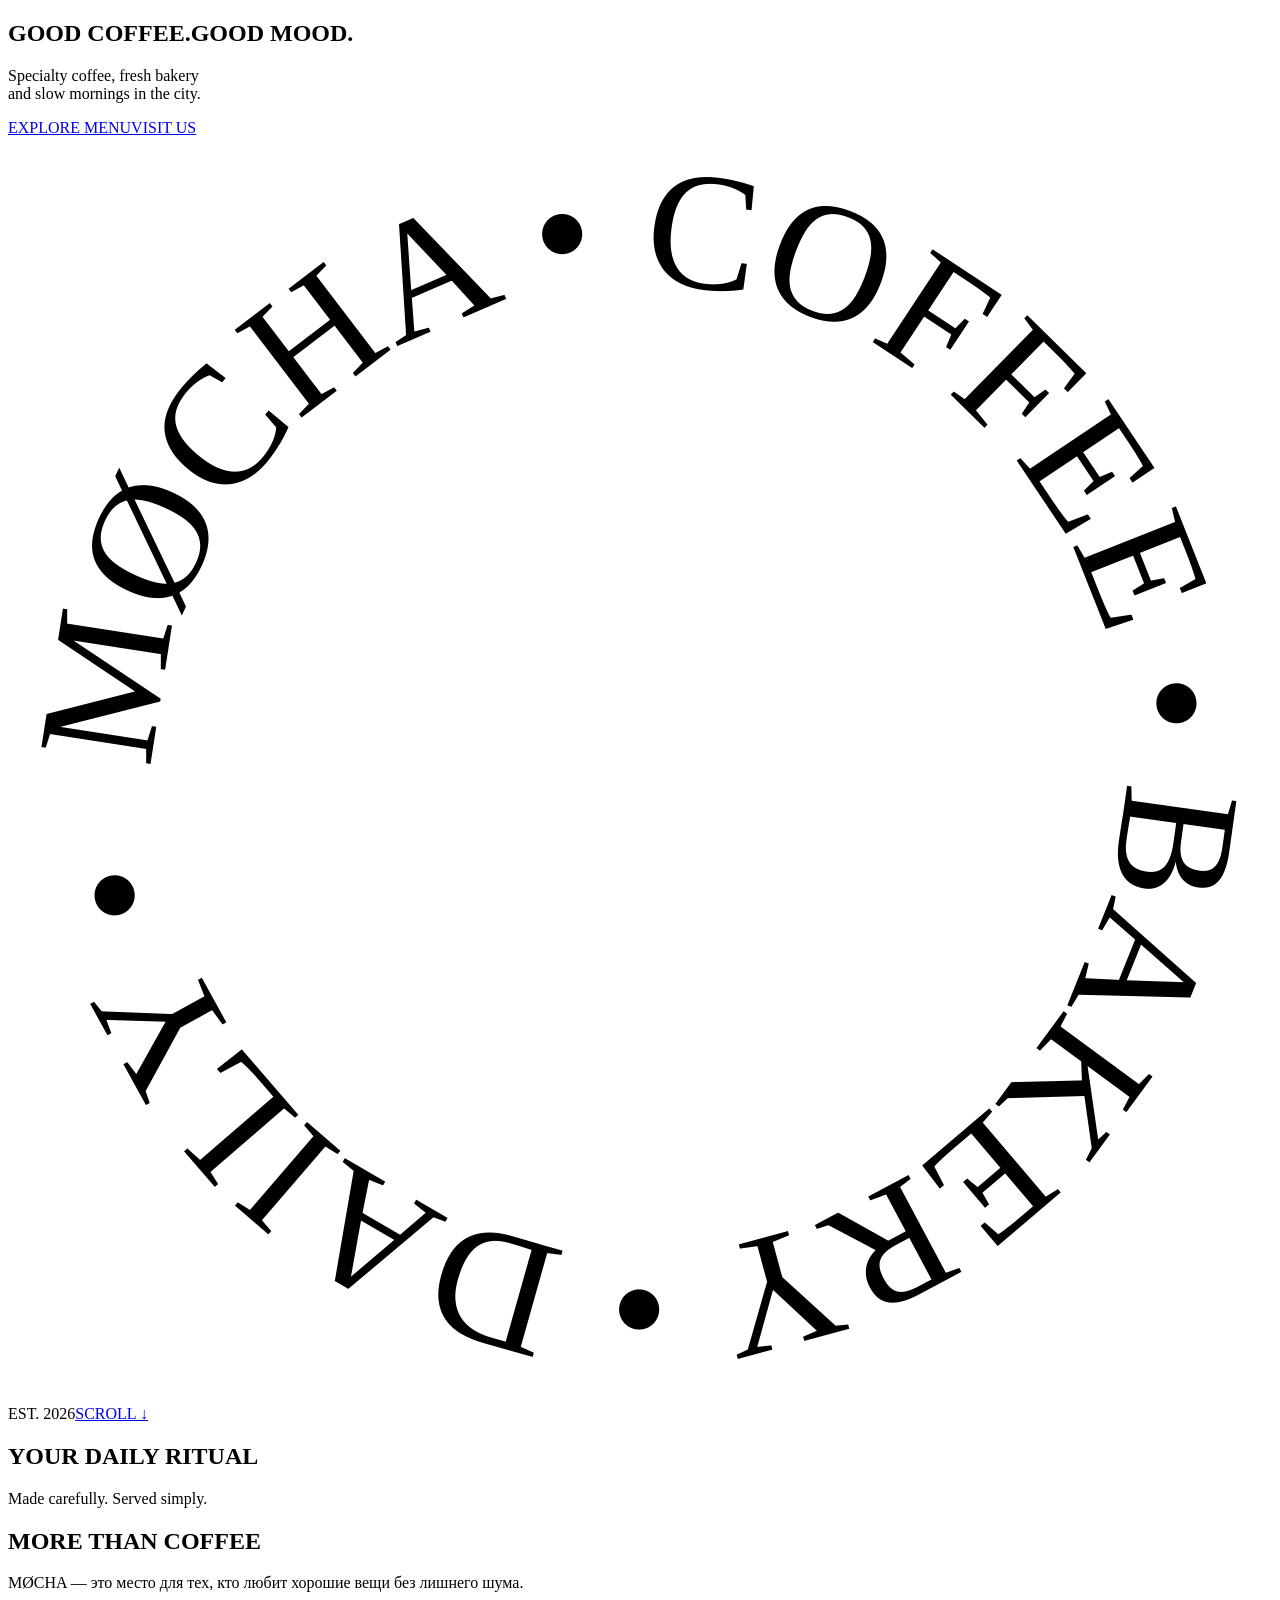
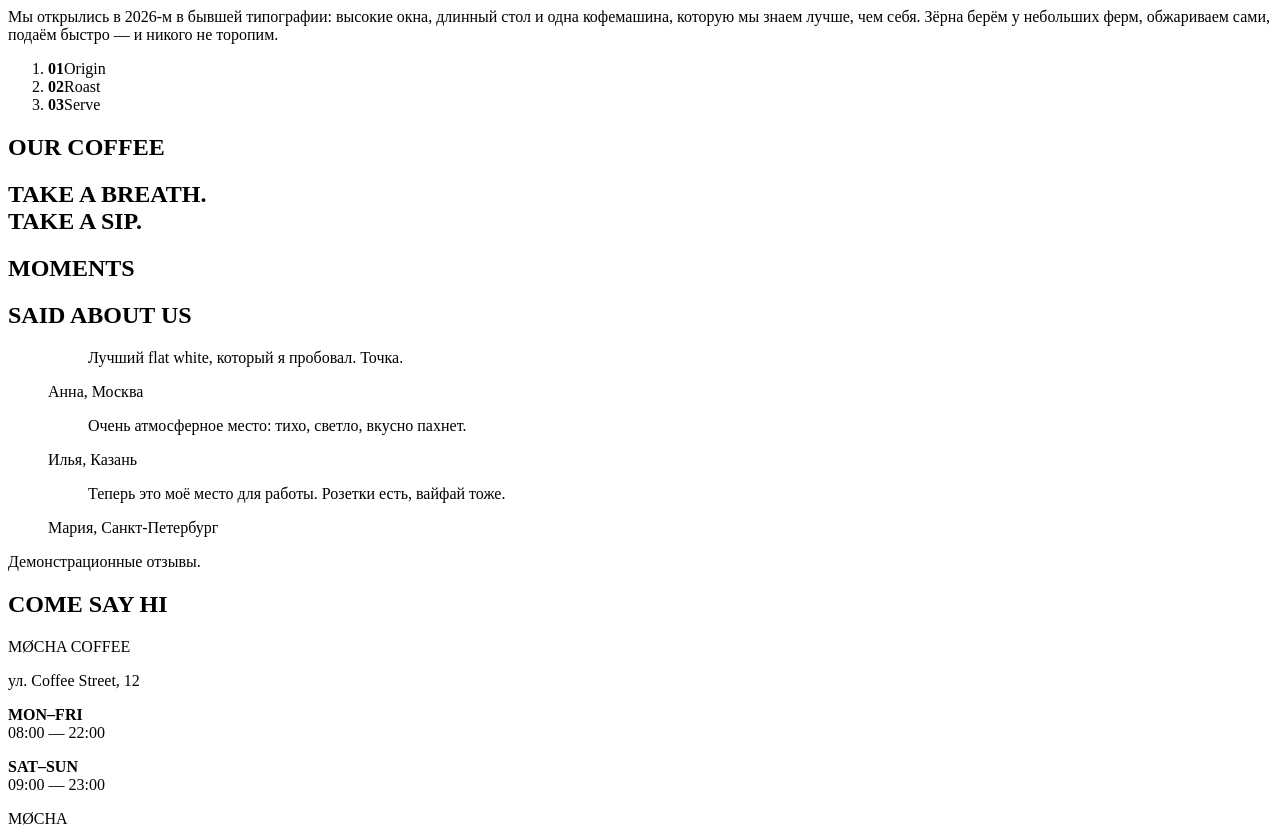
==== index.html @ daeaae09 "Add files via upload" ====
<!doctype html><html lang="ru"><head><title>MØCHA — Coffee &amp; Bakery</title><meta charset="utf-8"><meta name="viewport" content="width=device-width,initial-scale=1"><meta name="description" content="MØCHA — современная specialty-кофейня, свежая выпечка и хороший кофе каждый день."><meta property="og:title" content="MØCHA — Coffee &amp; Bakery"><meta property="og:description" content="Specialty-кофе, свежая выпечка и медленные утра в городе."><meta property="og:type" content="website"><link rel="icon" href="assets/icons/favicon.svg" type="image/svg+xml"><link rel="preconnect" href="https://fonts.googleapis.com"><link rel="preconnect" href="https://fonts.gstatic.com" crossorigin><link href="https://fonts.googleapis.com/css2?family=Bricolage+Grotesque:wght@400;600;800&family=Fraunces:ital,wght@0,400;1,400&display=swap" rel="stylesheet"><link rel="stylesheet" href="css/style.css"><script>document.documentElement.dataset.theme=localStorage.getItem("mocha-theme")||"light"</script></head><body>
<div id="hdr"></div>
<main>
<section class="hero"><div class="hero-t">
<h1><span>GOOD COFFEE.</span><span>GOOD MOOD.</span></h1>
<p class="lead">Specialty coffee, fresh bakery<br>and slow mornings in the city.</p>
<div class="btns"><a class="btn" href="menu.html">EXPLORE MENU</a><a class="btn ghost" href="#contact">VISIT US</a></div></div>
<div class="cup" role="img" aria-label="Чашка specialty-кофе с латте-артом"><i class="saucer"></i><i class="mug"></i><i class="art"></i></div>
<svg class="badge" viewBox="0 0 120 120" aria-hidden="true"><defs><path id="c" d="M60 60m-46 0a46 46 0 1 1 92 0a46 46 0 1 1-92 0"/></defs><text><textPath href="#c">MØCHA • COFFEE • BAKERY • DAILY •</textPath></text></svg>
<span class="est">EST. 2026</span><a class="scroll" href="#ritual">SCROLL ↓</a></section>

<section id="ritual" class="sec"><h2 class="big">YOUR DAILY RITUAL</h2><p class="sub">Made carefully. Served simply.</p><div class="grid4" id="featured"></div></section>

<section id="story" class="sec story"><div><h2 class="big">MORE THAN COFFEE</h2>
<p class="serif">MØCHA — это место для тех, кто любит хорошие вещи без лишнего шума.</p>
<p>Мы открылись в 2026-м в бывшей типографии: высокие окна, длинный стол и одна кофемашина, которую мы знаем лучше, чем себя. Зёрна берём у небольших ферм, обжариваем сами, подаём быстро — и никого не торопим.</p></div>
<div class="ph t1 wide" role="img" aria-label="Интерьер кофейни"></div>
<ol class="steps"><li class="rv"><b>01</b>Origin</li><li class="rv"><b>02</b>Roast</li><li class="rv"><b>03</b>Serve</li></ol></section>

<section class="sec"><h2 class="big">OUR COFFEE</h2><div class="grid3" id="beans"></div></section>

<section class="slow"><div class="slow-bg" data-par></div><h2>TAKE A BREATH.<br>TAKE A SIP.</h2></section>

<section class="sec"><h2 class="big">MOMENTS</h2><div class="gal" id="gal"></div></section>

<section class="sec"><h2 class="big">SAID ABOUT US</h2><div class="grid3">
<figure class="rev"><blockquote>Лучший flat white, который я пробовал. Точка.</blockquote><figcaption>Анна, Москва</figcaption></figure>
<figure class="rev"><blockquote>Очень атмосферное место: тихо, светло, вкусно пахнет.</blockquote><figcaption>Илья, Казань</figcaption></figure>
<figure class="rev"><blockquote>Теперь это моё место для работы. Розетки есть, вайфай тоже.</blockquote><figcaption>Мария, Санкт-Петербург</figcaption></figure></div>
<p class="note">Демонстрационные отзывы.</p></section>

<section id="contact" class="sec find"><div><h2 class="big">COME SAY HI</h2><p class="serif">MØCHA COFFEE</p><p>ул. Coffee Street, 12</p>
<p><b>MON–FRI</b><br>08:00 — 22:00</p><p><b>SAT–SUN</b><br>09:00 — 23:00</p></div>
<div class="map" role="img" aria-label="Схема: MØCHA на пересечении улиц"><i class="r r1"></i><i class="r r2"></i><i class="r r3"></i><i class="blk b1"></i><i class="blk b2"></i><span class="pin">MØCHA</span></div></section>
</main>
<div id="ftr"></div>
<script src="js/cart.js"></script><script src="js/menu.js"></script><script src="js/main.js"></script></body></html>
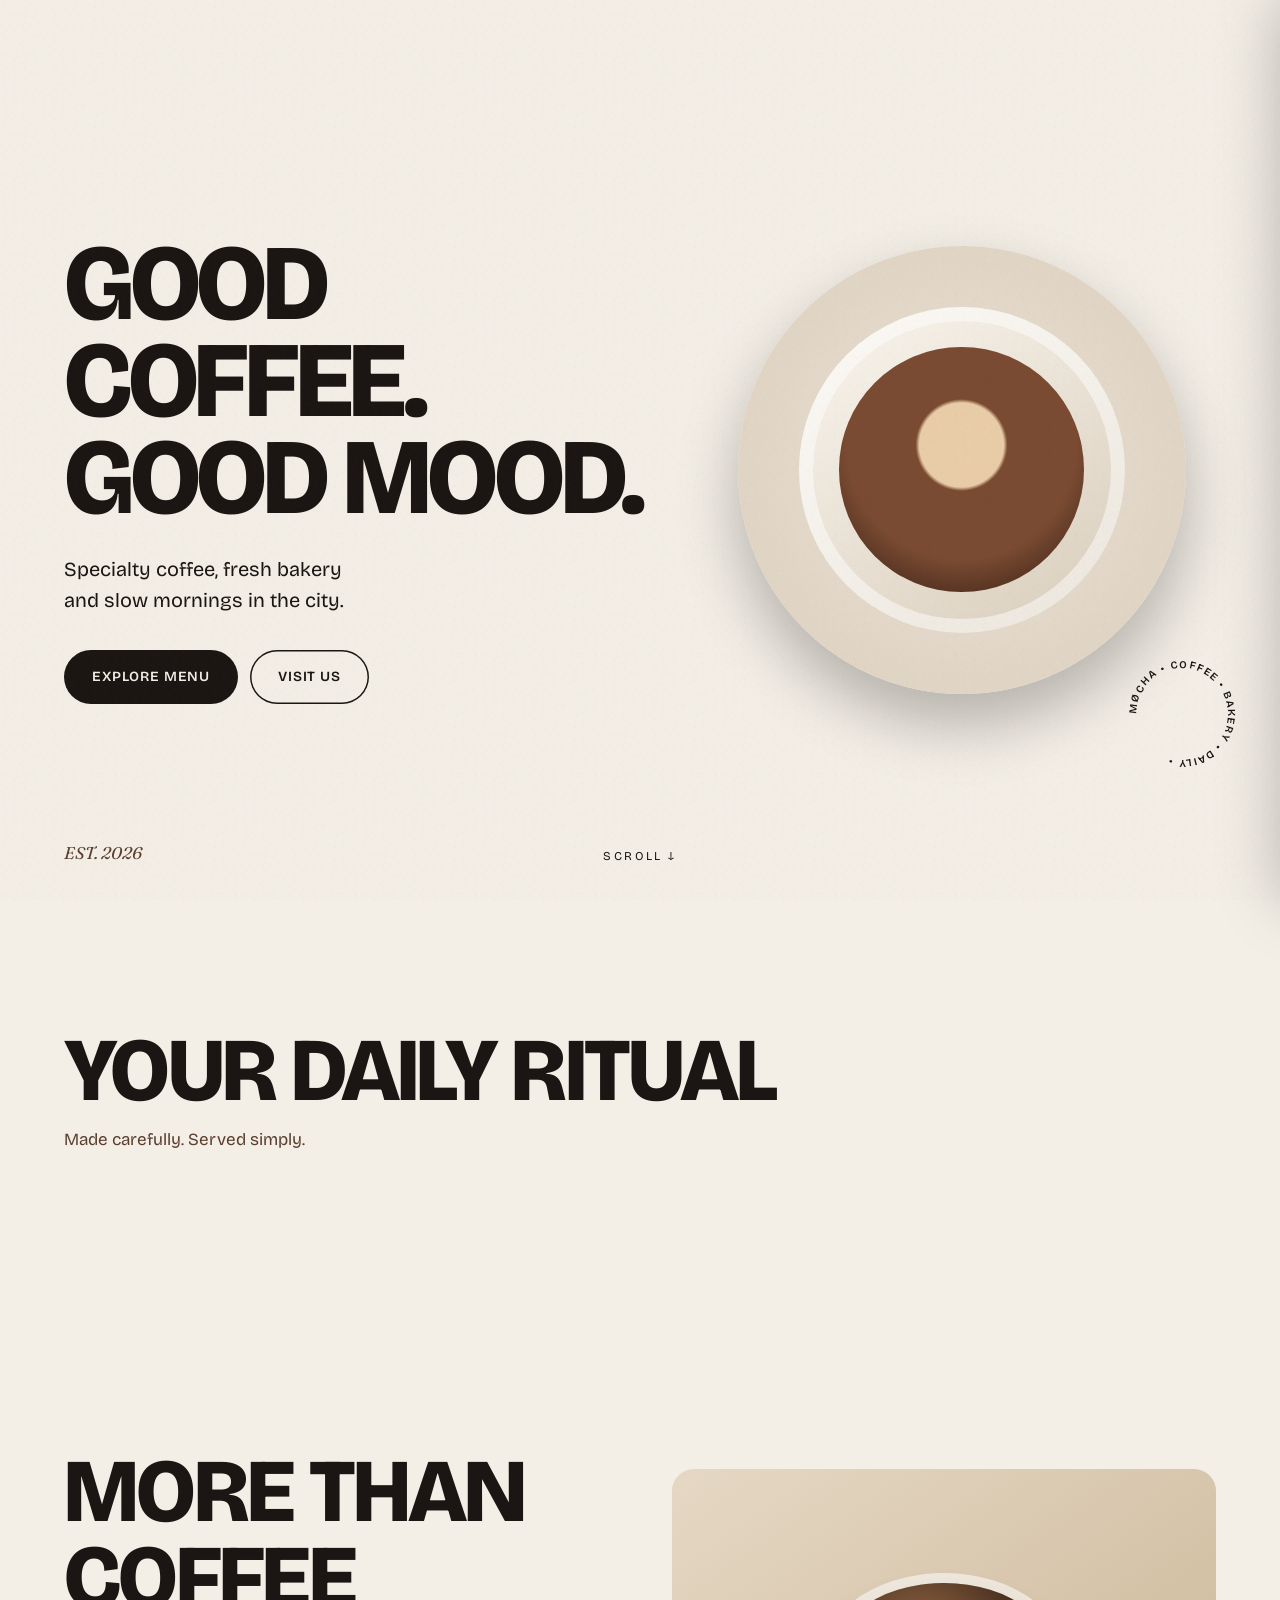
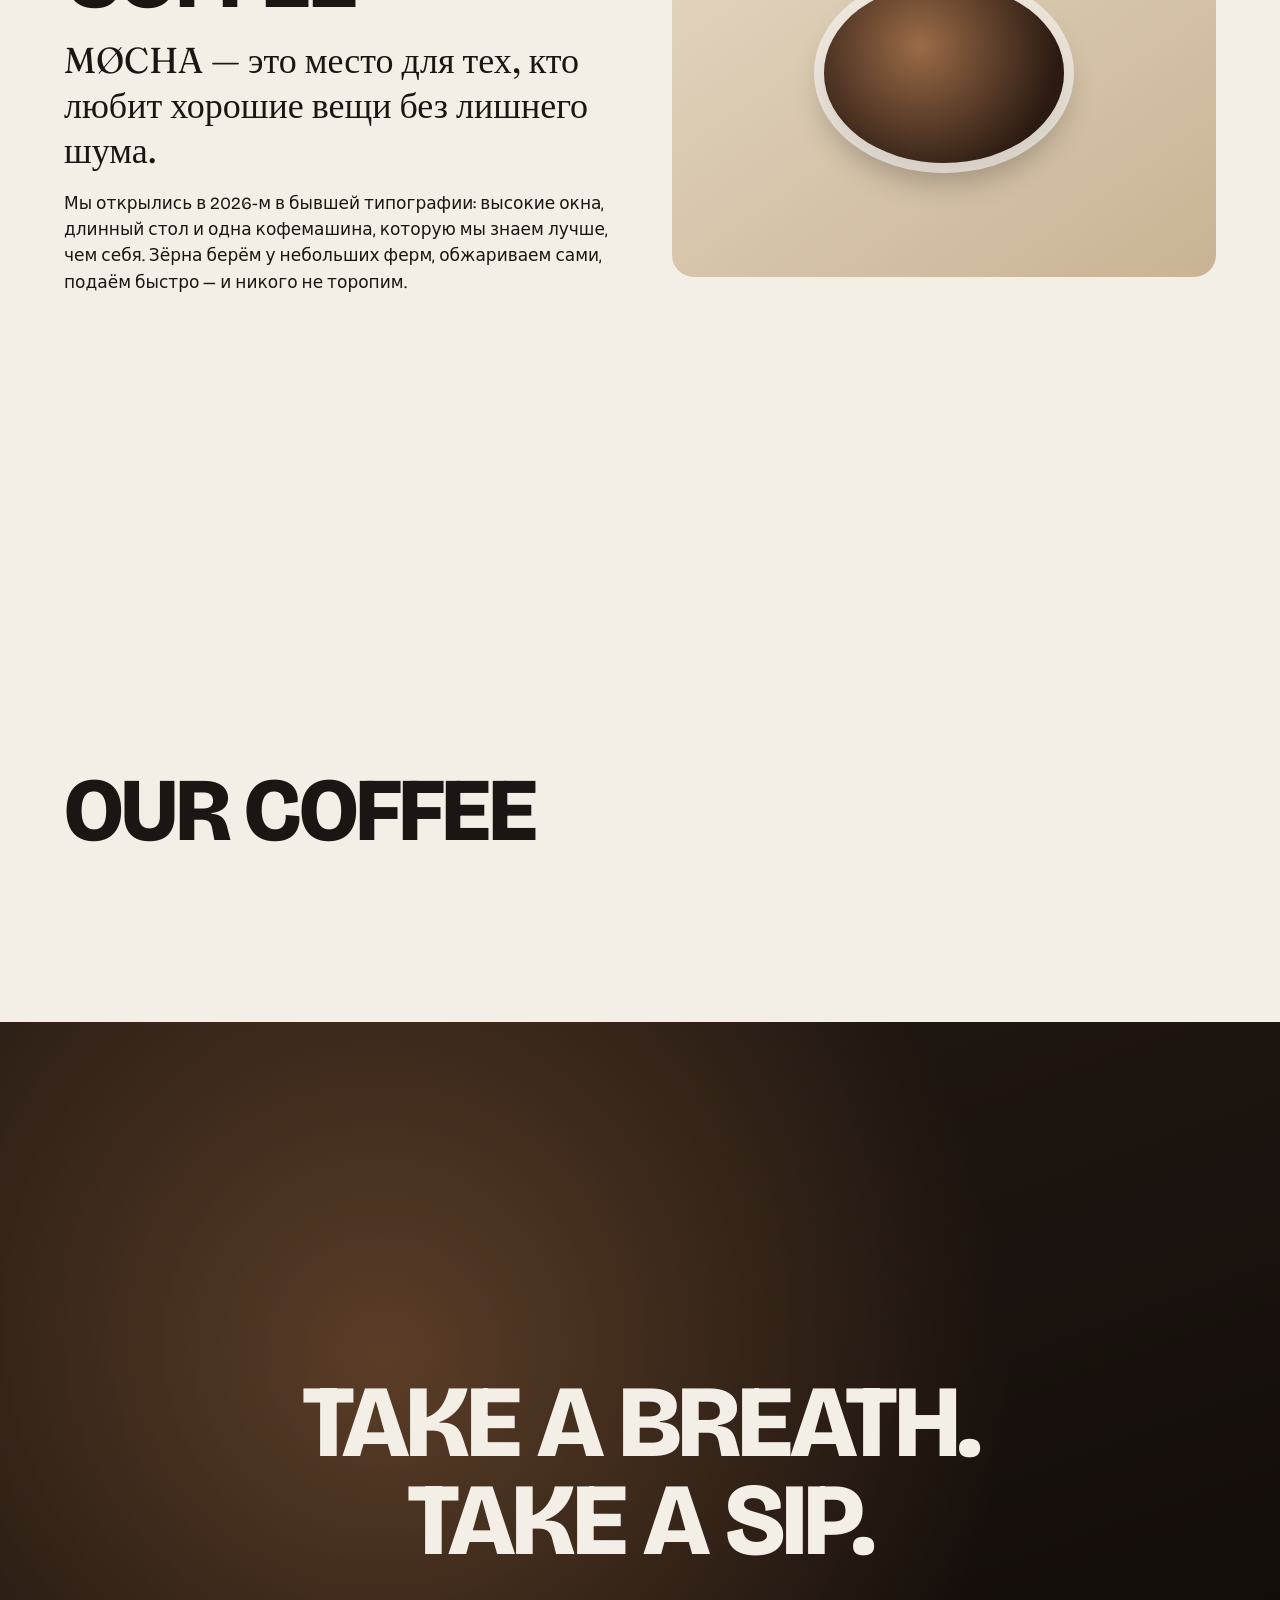
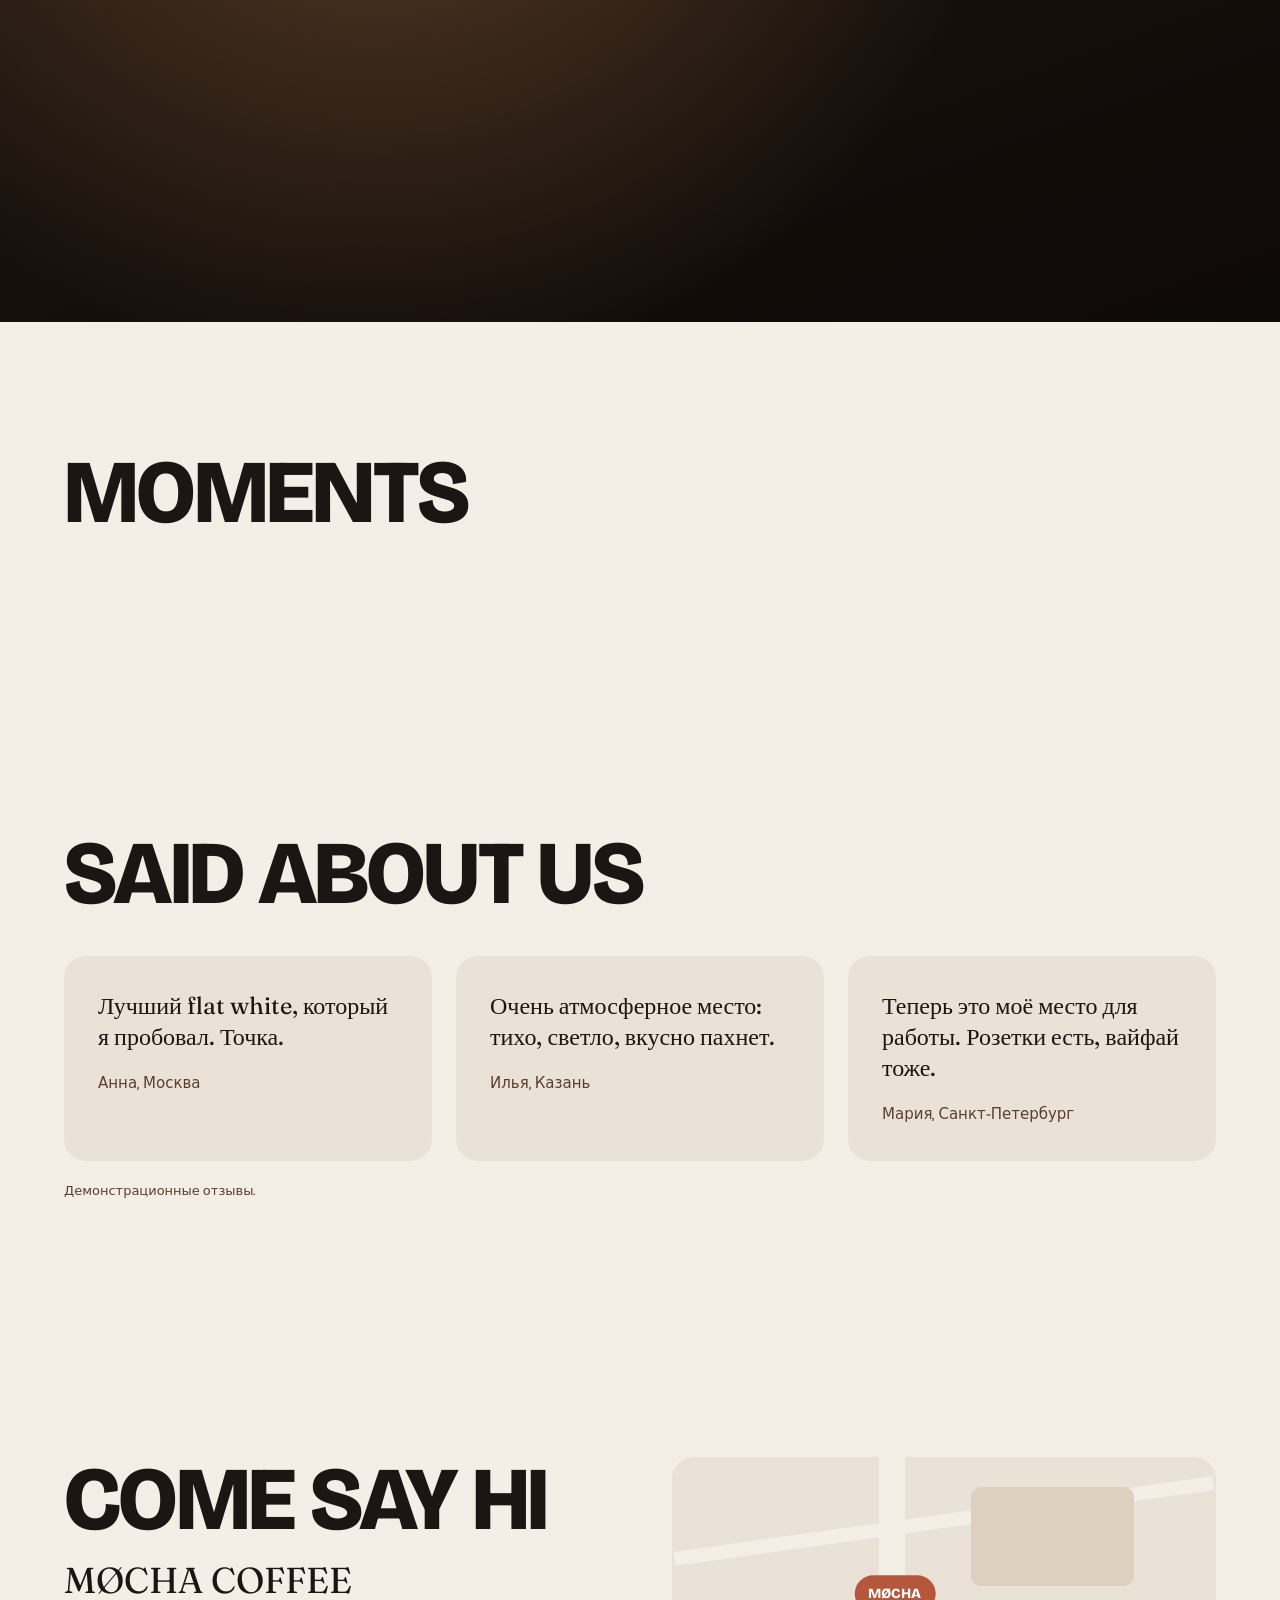
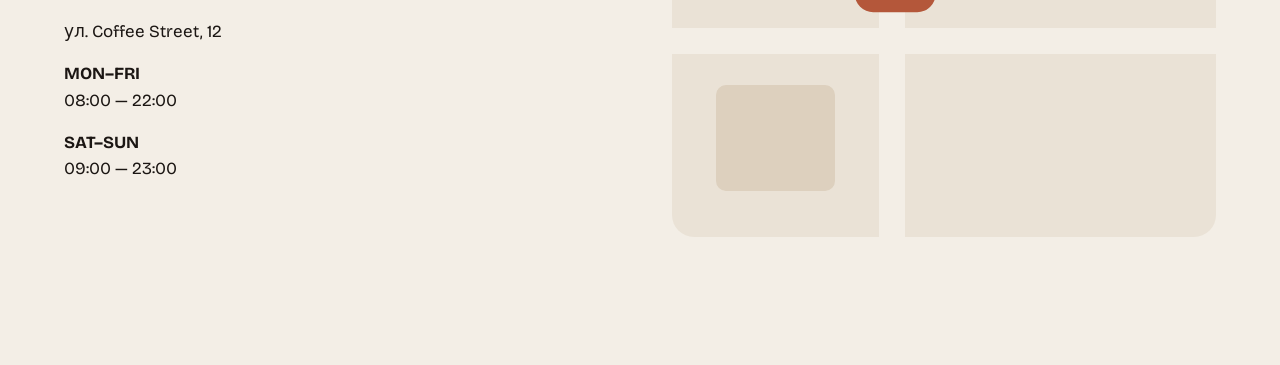
==== commit 0eb872e9: "Add files via upload" ====
--- a/index.html
+++ b/index.html
@@ -1,10 +1,99 @@
-<!doctype html><html lang="ru"><head><title>MØCHA — Coffee &amp; Bakery</title><meta charset="utf-8"><meta name="viewport" content="width=device-width,initial-scale=1"><meta name="description" content="MØCHA — современная specialty-кофейня, свежая выпечка и хороший кофе каждый день."><meta property="og:title" content="MØCHA — Coffee &amp; Bakery"><meta property="og:description" content="Specialty-кофе, свежая выпечка и медленные утра в городе."><meta property="og:type" content="website"><link rel="icon" href="assets/icons/favicon.svg" type="image/svg+xml"><link rel="preconnect" href="https://fonts.googleapis.com"><link rel="preconnect" href="https://fonts.gstatic.com" crossorigin><link href="https://fonts.googleapis.com/css2?family=Bricolage+Grotesque:wght@400;600;800&family=Fraunces:ital,wght@0,400;1,400&display=swap" rel="stylesheet"><link rel="stylesheet" href="css/style.css"><script>document.documentElement.dataset.theme=localStorage.getItem("mocha-theme")||"light"</script></head><body>
+<!doctype html><html lang="ru"><head><meta charset="utf-8"><meta name="viewport" content="width=device-width,initial-scale=1"><title>MØCHA — Coffee &amp; Bakery</title><meta name="description" content="MØCHA — современная specialty-кофейня, свежая выпечка и хороший кофе каждый день."><meta property="og:title" content="MØCHA — Coffee &amp; Bakery"><meta property="og:description" content="Specialty-кофе, свежая выпечка и медленные утра в городе."><meta property="og:type" content="website"><link rel="icon" href="[data-uri]"><link rel="preconnect" href="https://fonts.googleapis.com"><link rel="preconnect" href="https://fonts.gstatic.com" crossorigin><link href="https://fonts.googleapis.com/css2?family=Bricolage+Grotesque:wght@400;600;800&family=Fraunces:ital,wght@0,400;1,400&display=swap" rel="stylesheet"><script>document.documentElement.dataset.theme=localStorage.getItem("mocha-theme")||"light"</script><style>
+:root{--bg:#F3EEE6;--ink:#1B1613;--cof:#5A3E2E;--bei:#DDD0BE;--acc:#B4573A;--card:#EAE2D6;--r:22px}
+[data-theme=dark]{--bg:#14100E;--ink:#F0E9DE;--cof:#C9A88E;--bei:#2A211C;--acc:#D07A5A;--card:#1D1714}
+*{box-sizing:border-box;margin:0}html{scroll-behavior:smooth}
+body{background:var(--bg);color:var(--ink);font:400 17px/1.55 "Bricolage Grotesque",system-ui,sans-serif;overflow-x:hidden;animation:fade .5s}
+body::before{content:"";position:fixed;inset:0;pointer-events:none;opacity:.05;z-index:99;background-image:url("data:image/svg+xml,%3Csvg xmlns='http://www.w3.org/2000/svg' width='120' height='120'%3E%3Cfilter id='n'%3E%3CfeTurbulence baseFrequency='.9'/%3E%3C/filter%3E%3Crect width='120' height='120' filter='url(%23n)'/%3E%3C/svg%3E")}
+@keyframes fade{from{opacity:0}}@keyframes up{from{opacity:0;transform:translateY(40px)}}@keyframes zoom{from{opacity:0;transform:scale(.9)}}
+a{color:inherit}:focus-visible{outline:3px solid var(--acc);outline-offset:3px}
+button{font:inherit;color:inherit;cursor:pointer;background:none;border:0}
+.serif{font-family:Fraunces,Georgia,serif;font-size:clamp(24px,3vw,36px);line-height:1.25}
+header{position:fixed;inset:0 0 auto;z-index:50;display:flex;align-items:center;justify-content:space-between;padding:22px 5vw;transition:.3s}
+header.s{padding:10px 5vw;background:color-mix(in srgb,var(--bg) 70%,transparent);backdrop-filter:blur(14px);-webkit-backdrop-filter:blur(14px)}
+.logo{font-weight:800;font-size:24px;letter-spacing:.06em;text-decoration:none}
+nav{display:flex;gap:34px}nav a{text-decoration:none;font-weight:600;font-size:14px;letter-spacing:.1em}nav a:hover{color:var(--acc)}
+.hr{display:flex;gap:6px;align-items:center}.hr a,.hr button{padding:10px 12px;min-height:44px;border-radius:99px;text-decoration:none;font-size:15px}
+.hr a:hover,.hr button:hover{background:var(--bei)}#cb{position:relative}#cn{position:absolute;top:2px;right:0;background:var(--acc);color:#fff;border-radius:99px;font-size:11px;min-width:18px;text-align:center}#cn:empty{display:none}
+#cb.bump{animation:pop .4s}@keyframes pop{50%{transform:scale(1.25)}}
+#bg{display:none}
+.big{font-weight:800;font-size:clamp(38px,7vw,96px);line-height:.95;letter-spacing:-.03em}
+.sec{padding:clamp(70px,10vw,140px) 5vw}.pt{padding-top:140px}.sub{margin:14px 0 40px;color:var(--cof)}
+.btns{display:flex;gap:12px;flex-wrap:wrap}.btn{display:inline-block;padding:16px 28px;border-radius:99px;background:var(--ink);color:var(--bg);font-weight:600;letter-spacing:.06em;font-size:14px;text-decoration:none;min-height:48px;transition:.25s}
+.btn:hover{background:var(--acc);color:#fff}.btn.ghost{background:none;color:var(--ink);box-shadow:inset 0 0 0 1.5px var(--ink)}.btn.ghost:hover{background:var(--ink);color:var(--bg)}
+.hero{min-height:100vh;display:grid;grid-template-columns:1.1fr .9fr;align-items:center;gap:20px;padding:120px 5vw 80px;position:relative}
+.hero h1{font-size:clamp(46px,8.4vw,132px);font-weight:800;line-height:.9;letter-spacing:-.04em;margin-bottom:28px}
+.hero h1 span{display:block;animation:up .9s .2s both}.lead{font-size:20px;margin-bottom:34px;animation:up .9s .45s both}.hero .btns{animation:up .9s .9s both}
+.cup{position:relative;aspect-ratio:1;max-width:520px;width:100%;justify-self:center;animation:zoom 1.2s .3s both}
+.cup i{position:absolute;border-radius:50%}.saucer{inset:6%;background:radial-gradient(circle,var(--card),var(--bei));box-shadow:0 30px 60px rgba(0,0,0,.25)}
+.mug{inset:18%;background:linear-gradient(145deg,#FBF7F0,#D9CDBB);box-shadow:inset 0 0 0 14px rgba(255,255,255,.5)}
+.art{inset:26%;background:radial-gradient(circle at 50% 40%,#E9CDA8 0 22%,#7A4B32 24% 60%,#2C1810 100%)}
+.badge{position:absolute;right:3vw;bottom:14%;width:120px;animation:spin 22s linear infinite}.badge text{font-size:10.5px;letter-spacing:.14em;fill:var(--ink);font-weight:600}
+@keyframes spin{to{transform:rotate(360deg)}}
+.est{position:absolute;left:5vw;bottom:34px;font-family:Fraunces,serif;font-style:italic;color:var(--cof)}.scroll{position:absolute;left:50%;bottom:34px;transform:translateX(-50%);font-size:12px;letter-spacing:.2em;text-decoration:none}
+.grid4{display:grid;grid-template-columns:repeat(4,1fr);gap:20px}.grid3{display:grid;grid-template-columns:repeat(3,1fr);gap:24px;margin-top:40px}
+.card{text-align:left;display:block;width:100%}.card .ph{border-radius:var(--r);overflow:hidden}.card .ph::after{transition:.5s}.card:hover .ph::after{transform:scale(1.12)}
+.card h3{margin-top:14px;font-size:22px}.card p{font-size:15px;color:var(--cof)}.row{display:flex;justify-content:space-between;align-items:center;margin-top:8px}
+.price{font-family:Fraunces,serif;font-size:24px}.plus{width:44px;height:44px;border-radius:50%;background:var(--ink);color:var(--bg);font-size:22px;transition:.25s}.plus:hover{background:var(--acc);transform:rotate(90deg)}
+.ph{position:relative;aspect-ratio:1;background:linear-gradient(145deg,var(--a),var(--b))}
+.ph::after{content:"";position:absolute;inset:28%;border-radius:50%;background:radial-gradient(circle at 40% 35%,var(--c),#2A1A12 75%);box-shadow:0 0 0 10px rgba(255,255,255,.55),0 18px 30px rgba(0,0,0,.25)}
+.t1{--a:#E5D8C4;--b:#C9B394;--c:#9B6B47}.t2{--a:#D9E0D0;--b:#B5C2A6;--c:#7C8F5C}.t3{--a:#D5E0E6;--b:#A9C0CC;--c:#5B4132}.t4{--a:#F0DDBF;--b:#DDB483;--c:#C98A4B}.t5{--a:#EBD3CF;--b:#D3A59D;--c:#8C3B2E}
+.wide{aspect-ratio:4/3;border-radius:var(--r);overflow:hidden}
+.story{display:grid;grid-template-columns:1fr 1fr;gap:5vw;align-items:center}.story p{margin-top:18px;max-width:52ch}.story .btn{margin-top:26px}
+.steps{grid-column:1/-1;display:flex;gap:6vw;list-style:none;padding:0}.steps li{font-size:24px}.steps b{display:block;font-family:Fraunces,serif;font-weight:400;font-size:clamp(60px,9vw,130px);line-height:1;color:var(--acc)}
+.rv{opacity:0;transform:translateY(30px);transition:.8s}.rv.in{opacity:1;transform:none}.steps li:nth-child(2){transition-delay:.2s}.steps li:nth-child(3){transition-delay:.4s}
+.pack{background:var(--ink);color:var(--bg);border-radius:14px;padding:26px;min-height:340px;display:flex;flex-direction:column;justify-content:space-between;position:relative;overflow:hidden}
+.pack::before{content:"";position:absolute;right:-40px;top:-40px;width:160px;height:160px;border-radius:50%;background:var(--pc)}
+.pack h3{font-size:34px;letter-spacing:.04em;position:relative}.pack small{letter-spacing:.14em;color:var(--pc);font-weight:600}.pack ul{list-style:none;padding:0;font-family:Fraunces,serif;font-size:22px}
+.slow{height:100vh;position:relative;overflow:hidden;display:grid;place-items:center;text-align:center;color:#F3EEE6}
+.slow-bg{position:absolute;inset:-15% 0;background:radial-gradient(circle at 30% 40%,#8B5E3C,transparent 55%),linear-gradient(160deg,#3A2A20,#120C09)}.slow::after{content:"";position:absolute;inset:0;background:rgba(0,0,0,.35)}
+.slow h2{position:relative;z-index:2;font-size:clamp(40px,8vw,120px);font-weight:800;line-height:.95;letter-spacing:-.03em}
+.gal{display:grid;grid-template-columns:repeat(4,1fr);grid-auto-rows:190px;gap:14px;margin-top:40px}
+.gal button{position:relative;overflow:hidden;border-radius:var(--r)}.gal button:nth-child(1){grid-row:span 2;grid-column:span 2}.gal button:nth-child(4){grid-column:span 2}
+.gal .ph{position:absolute;inset:0;aspect-ratio:auto;transition:.6s}.gal button:hover .ph{transform:scale(1.08)}
+.gal span{position:absolute;left:16px;bottom:14px;color:#fff;font-weight:600;opacity:0;transition:.3s;z-index:2;text-shadow:0 1px 8px rgba(0,0,0,.5)}.gal em{position:absolute;right:14px;top:10px;font-style:normal;font-size:28px;color:#fff;opacity:0;transition:.3s;z-index:2}
+.gal button:hover span,.gal button:hover em,.gal button:focus-visible span,.gal button:focus-visible em{opacity:1}
+.rev{background:var(--card);border-radius:var(--r);padding:34px}.rev blockquote{font-family:Fraunces,serif;font-size:24px;line-height:1.3}.rev figcaption{margin-top:20px;color:var(--cof);font-size:15px}.note{margin-top:20px;font-size:13px;color:var(--cof)}
+.find{display:grid;grid-template-columns:1fr 1fr;gap:5vw}.find p{margin-top:16px}
+.map{position:relative;min-height:380px;border-radius:var(--r);background:var(--card);overflow:hidden}.map i{position:absolute}.r{background:var(--bg)}.r1{left:0;right:0;top:45%;height:26px}.r2{top:0;bottom:0;left:38%;width:26px}.r3{left:0;right:0;top:15%;height:14px;transform:rotate(-8deg)}
+.blk{background:var(--bei);border-radius:10px}.b1{left:8%;top:60%;width:22%;height:28%}.b2{left:55%;top:8%;width:30%;height:26%}
+.pin{position:absolute;left:38%;top:45%;transform:translate(-30%,-140%);background:var(--acc);color:#fff;padding:8px 14px;border-radius:99px;font-weight:800;font-size:14px}
+footer{background:var(--ink);color:var(--bg);padding:80px 5vw 0;overflow:hidden;position:relative}
+footer .cols{display:grid;grid-template-columns:2fr 1fr 1fr 1fr;gap:30px}footer h4{font-size:12px;letter-spacing:.2em;opacity:.6;margin-bottom:12px}footer a{display:block;text-decoration:none;padding:3px 0}footer a:hover{color:var(--acc)}
+.mega{font-weight:800;font-size:28vw;line-height:.75;letter-spacing:-.05em;margin:60px 0 -.09em;opacity:.12;white-space:nowrap;user-select:none}.copy{font-size:13px;opacity:.6;margin-top:50px}
+.tabs{display:flex;gap:10px;flex-wrap:wrap;margin:40px 0}.tabs button{padding:12px 22px;border-radius:99px;box-shadow:inset 0 0 0 1.5px var(--ink);font-weight:600;font-size:14px;letter-spacing:.06em;min-height:44px}.tabs button[aria-selected=true]{background:var(--ink);color:var(--bg)}
+.list{display:grid;grid-template-columns:repeat(2,1fr);gap:0 5vw}.item{display:grid;grid-template-columns:96px 1fr auto;gap:18px;align-items:center;padding:18px 0;border-bottom:1px solid var(--bei);text-align:left;width:100%;cursor:pointer;animation:up .5s both}
+.item .ph{border-radius:14px;overflow:hidden}.item .ph::after{box-shadow:0 0 0 5px rgba(255,255,255,.55)}.item h3{font-size:22px}.item p{font-size:15px;color:var(--cof)}
+.ov{position:fixed;inset:0;background:rgba(10,7,5,.55);z-index:80;display:none;place-items:center;padding:16px;backdrop-filter:blur(4px)}.ov.o{display:grid}
+.modal{background:var(--bg);border-radius:28px;max-width:820px;width:100%;max-height:92vh;overflow:auto;display:grid;grid-template-columns:1fr 1fr;animation:zoom .3s}.modal .ph{height:100%;aspect-ratio:auto;min-height:260px}.mb{padding:30px;position:relative}
+.x{position:absolute;right:14px;top:14px;width:44px;height:44px;font-size:26px;border-radius:50%;z-index:3}.x:hover{background:var(--bei)}
+.mb h2{font-size:34px;line-height:1}.mb h4{margin:20px 0 8px;font-size:12px;letter-spacing:.2em;color:var(--cof)}.chips{display:flex;gap:8px;flex-wrap:wrap}
+.chips label{cursor:pointer;position:relative}.chips input{position:absolute;opacity:0}.chips span{display:inline-block;padding:9px 16px;border-radius:99px;box-shadow:inset 0 0 0 1.5px var(--ink);font-size:14px;min-height:40px;line-height:22px}.chips input:checked+span{background:var(--ink);color:var(--bg)}.chips input:focus-visible+span{outline:3px solid var(--acc)}
+.mb .btn{width:100%;margin-top:24px;border:0;cursor:pointer}
+#drawer{position:fixed;top:0;right:0;bottom:0;width:min(440px,100%);background:var(--bg);z-index:90;transform:translateX(105%);transition:transform .45s cubic-bezier(.2,.8,.2,1);display:flex;flex-direction:column;box-shadow:-20px 0 60px rgba(0,0,0,.25)}#drawer.o{transform:none}
+#drawer header{position:static;padding:22px 24px;border-bottom:1px solid var(--bei)}.dh{font-weight:800;letter-spacing:.08em}
+#cl{list-style:none;padding:0 24px;overflow:auto;flex:1}#cl li{padding:18px 0;border-bottom:1px solid var(--bei);display:grid;grid-template-columns:1fr auto;gap:6px 12px;animation:up .35s both}
+#cl select{background:var(--card);color:var(--ink);border:0;border-radius:8px;padding:2px 6px;font:inherit;font-size:14px}.qty{display:flex;align-items:center;gap:4px}.qty button{width:36px;height:36px;border-radius:50%;box-shadow:inset 0 0 0 1.5px var(--bei)}.qty output{min-width:22px;text-align:center}
+.dm{font-size:14px;color:var(--cof)}.rm{font-size:13px;text-decoration:underline;color:var(--cof)}
+.df{padding:20px 24px;border-top:1px solid var(--bei)}.tot{display:flex;justify-content:space-between;font-size:22px;margin-bottom:14px}.df .btn{width:100%;border:0;cursor:pointer}
+#co{padding:20px 24px;overflow:auto;flex:1;display:none}#co label{display:block;margin:14px 0 6px;font-size:14px;color:var(--cof)}#co .chips label{margin:0}#co input[type=text],#co input[type=tel],#co input[type=time]{width:100%;padding:14px;border-radius:12px;border:1.5px solid var(--bei);background:var(--card);color:var(--ink);font:inherit}
+#co .chips{margin:6px 0}#co .btn{width:100%;margin-top:24px;border:0;cursor:pointer}#co .back{margin-bottom:6px;font-size:14px;text-decoration:underline}.hid{display:none!important}
+#done .modal{display:block;text-align:center;padding:60px 30px;max-width:520px}#done h2{font-size:clamp(36px,6vw,64px);font-weight:800;line-height:1}#done p{margin:12px 0}.no{font-family:Fraunces,serif;font-size:30px;color:var(--acc)}
+.lbx{position:relative;width:min(760px,92vw)}.lbx .ph{aspect-ratio:4/3;border-radius:var(--r)}.lbx p{color:#fff;text-align:center;margin-top:12px}.lbn{position:absolute;top:45%;width:52px;height:52px;border-radius:50%;background:rgba(255,255,255,.9);color:#000;font-size:22px}
+@media(max-width:1024px){.grid4{grid-template-columns:repeat(2,1fr)}.grid3{grid-template-columns:1fr 1fr}.list{grid-template-columns:1fr}}
+@media(max-width:768px){nav{position:fixed;inset:0;background:var(--bg);flex-direction:column;justify-content:center;align-items:center;gap:26px;transform:translateY(-100%);transition:.4s;z-index:-1}nav.o{transform:none}nav a{font-size:26px}
+#bg{display:block}.fu{display:none!important}.hero,.story,.find,footer .cols{grid-template-columns:1fr}.hero{padding-top:110px;gap:30px}.cup{max-width:340px}.badge{width:90px;right:4vw;bottom:24%}.est,.scroll{display:none}
+.grid3{grid-template-columns:1fr}.gal{grid-template-columns:1fr 1fr;grid-auto-rows:150px}.gal button:nth-child(1){grid-column:span 2}.steps{gap:4vw}.modal{grid-template-columns:1fr}.modal .ph{min-height:170px;height:170px}#drawer{width:100%}.item{grid-template-columns:76px 1fr auto}}
+@media(max-width:400px){.grid4{grid-template-columns:1fr}.btn{padding:14px 20px}}
+@media(prefers-reduced-motion:reduce){*{animation:none!important;transition:none!important;scroll-behavior:auto!important}.rv{opacity:1;transform:none}}
+
+</style></head><body>
 <div id="hdr"></div>
-<main>
+
+<main id="pg-home">
 <section class="hero"><div class="hero-t">
 <h1><span>GOOD COFFEE.</span><span>GOOD MOOD.</span></h1>
 <p class="lead">Specialty coffee, fresh bakery<br>and slow mornings in the city.</p>
-<div class="btns"><a class="btn" href="menu.html">EXPLORE MENU</a><a class="btn ghost" href="#contact">VISIT US</a></div></div>
+<div class="btns"><a class="btn" href="#menu">EXPLORE MENU</a><a class="btn ghost" href="#contact">VISIT US</a></div></div>
 <div class="cup" role="img" aria-label="Чашка specialty-кофе с латте-артом"><i class="saucer"></i><i class="mug"></i><i class="art"></i></div>
 <svg class="badge" viewBox="0 0 120 120" aria-hidden="true"><defs><path id="c" d="M60 60m-46 0a46 46 0 1 1 92 0a46 46 0 1 1-92 0"/></defs><text><textPath href="#c">MØCHA • COFFEE • BAKERY • DAILY •</textPath></text></svg>
 <span class="est">EST. 2026</span><a class="scroll" href="#ritual">SCROLL ↓</a></section>
@@ -17,7 +106,7 @@
 <div class="ph t1 wide" role="img" aria-label="Интерьер кофейни"></div>
 <ol class="steps"><li class="rv"><b>01</b>Origin</li><li class="rv"><b>02</b>Roast</li><li class="rv"><b>03</b>Serve</li></ol></section>
 
-<section class="sec"><h2 class="big">OUR COFFEE</h2><div class="grid3" id="beans"></div></section>
+<section class="sec"><h2 class="big">OUR COFFEE</h2><div class="grid3 beans"></div></section>
 
 <section class="slow"><div class="slow-bg" data-par></div><h2>TAKE A BREATH.<br>TAKE A SIP.</h2></section>
 
@@ -33,5 +122,127 @@
 <p><b>MON–FRI</b><br>08:00 — 22:00</p><p><b>SAT–SUN</b><br>09:00 — 23:00</p></div>
 <div class="map" role="img" aria-label="Схема: MØCHA на пересечении улиц"><i class="r r1"></i><i class="r r2"></i><i class="r r3"></i><i class="blk b1"></i><i class="blk b2"></i><span class="pin">MØCHA</span></div></section>
 </main>
+
+<main id="pg-menu" class="sec pt" hidden><h1 class="big">МЕНЮ</h1>
+<div class="tabs" role="tablist" id="tabs" aria-label="Категории"></div>
+<div class="list" id="list" aria-live="polite"></div></main>
+<div id="pg-about" hidden>
+<main class="sec pt story"><div><h1 class="big">О НАС</h1>
+<p class="serif">Coffee for slow mornings, fast ideas.</p>
+<p>MØCHA — кофейня для тех, кто приходит работать, встречаться, читать и просто провести утро. Мы делаем короткое меню и делаем его хорошо.</p>
+<p>Кофе обжариваем небольшими партиями, выпечку готовим каждое утро. Хотите забрать с собой — соберём за пару минут.</p>
+<a class="btn" href="#menu">EXPLORE MENU</a></div>
+<div class="ph t1 wide" role="img" aria-label="Стойка бариста"></div></main>
+<section class="sec"><h2 class="big">OUR COFFEE</h2><div class="grid3 beans"></div></section>
+</div>
 <div id="ftr"></div>
-<script src="js/cart.js"></script><script src="js/menu.js"></script><script src="js/main.js"></script></body></html>
+<script>
+const SZ={S:-30,M:0,L:70},AD={'Extra shot':60,'Овсяное молоко':50,'Ваниль':40,'Карамель':40};
+const rub=n=>n.toLocaleString('ru-RU')+' ₽';
+const $=(s,r=document)=>r.querySelector(s);
+const Cart={items:(()=>{try{return JSON.parse(localStorage.getItem('mocha-cart'))||[]}catch(e){return[]}})(),
+price:i=>i.base+(i.opts?SZ[i.size]+i.add.reduce((s,a)=>s+AD[a],0):0),
+total(){return this.items.reduce((s,i)=>s+this.price(i)*i.qty,0)},
+key:i=>i.id+i.size+i.add.join(),
+save(){try{localStorage.setItem('mocha-cart',JSON.stringify(this.items))}catch(e){}this.render()},
+add(it){it.k=this.key(it);const f=this.items.find(i=>i.k===it.k);f?f.qty+=it.qty:this.items.push(it);this.save();const b=$('#cb');b.classList.remove('bump');void b.offsetWidth;b.classList.add('bump')},
+qty(k,d){const i=this.items.find(x=>x.k===k);i.qty+=d;if(i.qty<1)this.items=this.items.filter(x=>x!==i);this.save()},
+del(k){this.items=this.items.filter(x=>x.k!==k);this.save()},
+size(k,s){const i=this.items.find(x=>x.k===k);i.size=s;i.k=this.key(i);const d=this.items.find(x=>x!==i&&x.k===i.k);if(d){d.qty+=i.qty;this.items=this.items.filter(x=>x!==i)}this.save()},
+render(){const n=this.items.reduce((s,i)=>s+i.qty,0);$('#cn').textContent=n||'';
+$('#cl').innerHTML=this.items.length?this.items.map(i=>`<li><div><b>${i.name}</b>${i.opts?`<div class="dm"><select aria-label="Размер ${i.name}" data-k="${i.k}">${Object.keys(SZ).map(s=>`<option${s==i.size?' selected':''}>${s}</option>`).join('')}</select>${i.add.length?' · '+i.add.join(', '):''}</div>`:''}<button class="rm" data-d="${i.k}">Удалить</button></div><div class="price">${rub(this.price(i))}</div><div class="qty"><button data-q="-1" data-k="${i.k}" aria-label="Меньше">−</button><output>${i.qty}</output><button data-q="1" data-k="${i.k}" aria-label="Больше">+</button></div></li>`).join(''):'<li style="display:block;border:0;color:var(--cof)">Пока пусто. Выберите напиток в <a href="#menu"><u>меню</u></a>.</li>';
+$('#tt').textContent=rub(this.total());$('#go').disabled=!this.items.length;$('#go').style.opacity=this.items.length?1:.4}};
+function openDrawer(){$('#drawer').classList.add('o');$('#drawer').removeAttribute('inert');$('#ol').classList.add('o');$('#cart-view').style.display='flex';$('#co').style.display='none';$('#dc').focus()}
+function closeDrawer(){$('#drawer').classList.remove('o');$('#drawer').setAttribute('inert','');$('#ol').classList.remove('o')}
+document.body.insertAdjacentHTML('beforeend',`<div class="ov" id="ol" style="z-index:85"></div>
+<aside id="drawer" inert aria-label="Корзина"><header><span class="dh">MØCHA ORDER</span><button class="x" style="position:static" id="dc" aria-label="Закрыть корзину">×</button></header>
+<div id="cart-view" style="display:flex;flex-direction:column;flex:1;min-height:0"><ul id="cl"></ul><div class="df"><div class="tot"><span>Итого:</span><b id="tt"></b></div><button class="btn" id="go">Оформить заказ</button></div></div>
+<form id="co"><button type="button" class="back" id="bk">← В корзину</button><label for="nm">Имя</label><input id="nm" type="text" required autocomplete="name"><label for="ph">Телефон</label><input id="ph" type="tel" required pattern="[0-9+()\\s\\-]{7,}" placeholder="+7 900 000-00-00">
+<label>Способ получения</label><div class="chips"><label><input type="radio" name="m" value="p" checked><span>Забрать в кофейне</span></label><label><input type="radio" name="m" value="d"><span>Доставка</span></label></div>
+<div id="dl" class="hid"><label for="ad">Адрес</label><input id="ad" type="text"><label for="pd">Подъезд</label><input id="pd" type="text"><label for="ap">Квартира</label><input id="ap" type="text"></div>
+<label>Время</label><div class="chips"><label><input type="radio" name="t" value="a" checked><span>Как можно скорее</span></label><label><input type="radio" name="t" value="t"><span>Выбрать время</span></label></div><input id="tm" type="time" class="hid" aria-label="Время получения">
+<button class="btn" type="submit">Отправить заказ</button></form></aside>
+<div class="ov" id="done" role="dialog" aria-modal="true" aria-label="Заказ принят"><div class="modal"><h2>ORDER RECEIVED</h2><p class="serif" id="th"></p><p>Ваш заказ принят.</p><p class="no" id="on"></p><a class="btn" href="#menu" id="dn">Готово</a></div></div>`);
+const D=$('#drawer');
+$('#dc').onclick=$('#ol').onclick=closeDrawer;
+D.addEventListener('click',e=>{const t=e.target;if(t.dataset.q)Cart.qty(t.dataset.k,+t.dataset.q);if(t.dataset.d)Cart.del(t.dataset.d)});
+D.addEventListener('change',e=>{const t=e.target;if(t.tagName=='SELECT')Cart.size(t.dataset.k,t.value);if(t.name=='m')$('#dl').classList.toggle('hid',t.value!='d');if(t.name=='t')$('#tm').classList.toggle('hid',t.value!='t')});
+$('#go').onclick=()=>{$('#cart-view').style.display='none';$('#co').style.display='block'};
+$('#bk').onclick=()=>{$('#co').style.display='none';$('#cart-view').style.display='flex'};
+$('#co').onsubmit=e=>{e.preventDefault();const d=$('#co input[name=m]:checked').value=='d';if(d&&!$('#ad').value.trim()){$('#ad').focus();return}
+$('#th').textContent='Спасибо, '+$('#nm').value.trim()+'!';$('#on').textContent='№ M-'+Math.floor(1000+Math.random()*9000);
+Cart.items=[];Cart.save();e.target.reset();$('#dl').classList.add('hid');$('#tm').classList.add('hid');closeDrawer();$('#done').classList.add('o');$('#dn').focus()};
+$('#dn').onclick=e=>{e.preventDefault();$('#done').classList.remove('o')};
+Cart.render();
+
+const CATS={coffee:'COFFEE',non:'NON-COFFEE',cold:'COLD DRINKS',bake:'BAKERY',dess:'DESSERTS'},TONE={coffee:'t1',non:'t2',cold:'t3',bake:'t4',dess:'t5'};
+const M=[
+['coffee','espresso','Espresso',190,'Двойной эспрессо с плотной крема-шапкой и шоколадным послевкусием.'],
+['coffee','americano','Americano',220,'Длинный чёрный кофе: чистый вкус, мягкая кислинка.'],
+['coffee','cappuccino','Cappuccino',280,'Эспрессо, бархатное молоко и густая пенка. Классика утра.'],
+['coffee','flatwhite','Flat White',320,'Двойной ристретто и шёлковое молоко. Кофе, который слышно.'],
+['coffee','latte','Latte',320,'Мягкий, сливочный, с нотами карамели и печенья.'],
+['non','matcha','Matcha Latte',340,'Церемониальная матча, овсяное или обычное молоко.'],
+['non','cocoa','Cocoa',260,'Густое какао из тёмного шоколада, немного морской соли.'],
+['non','chai','Chai Masala',280,'Чёрный чай, кардамон, корица и имбирь на молоке.'],
+['cold','icedlatte','Iced Latte',330,'Эспрессо, холодное молоко и много льда.'],
+['cold','coldbrew','Cold Brew',300,'Двенадцать часов настаивания. Тёмный шоколад и цитрус.'],
+['cold','tonic','Espresso Tonic',310,'Эспрессо на тонике с апельсиновой цедрой.'],
+['bake','croissant','Круассан',210,'Слоёный, масляный, хрустит с первого укуса.'],
+['bake','cardamom','Булочка с кардамоном',190,'Мягкая булочка, сахарная корочка, много специй.'],
+['bake','focaccia','Фокачча с томатами',240,'Оливковое масло, розмарин, морская соль.'],
+['dess','cheesecake','Чизкейк баскский',360,'Карамельная корочка и нежная сливочная середина.'],
+['dess','brownie','Брауни',230,'Плотный, с тёмным шоколадом и грецким орехом.'],
+['dess','tiramisu','Тирамису',340,'Маскарпоне, савоярди и наш эспрессо.']
+].map(a=>({cat:a[0],id:a[1],name:a[2],price:a[3],desc:a[4],opts:['coffee','non','cold'].includes(a[0])}));
+const BEANS=[['ETHIOPIA','Эфиопия',['Жасмин','Черника','Цитрус'],'LIGHT ROAST','#E2B34D'],['BRAZIL','Бразилия',['Орех','Какао','Карамель'],'MEDIUM ROAST','#C9714A'],['COLOMBIA','Колумбия',['Красное яблоко','Мёд','Шоколад'],'MEDIUM-DARK ROAST','#8FB08A']];
+const ph=c=>`<div class="ph ${TONE[c]}"></div>`;
+function card(m){return `<article><button class="card" data-o="${m.id}" aria-label="${m.name}, ${m.price} ₽">${ph(m.cat)}<h3>${m.name}</h3><p>${m.desc}</p></button><div class="row"><span class="price">${rub(m.price)}</span><button class="plus" data-a="${m.id}" aria-label="Добавить ${m.name}">+</button></div></article>`}
+const f=$('#featured');if(f)f.innerHTML=['espresso','cappuccino','flatwhite','icedlatte'].map(id=>card(M.find(m=>m.id==id))).join('');
+document.querySelectorAll('.beans').forEach(bn=>bn.innerHTML=BEANS.map(b=>`<article class="pack" style="--pc:${b[4]}"><div><small>${b[1].toUpperCase()}</small><h3>${b[0]}</h3></div><ul>${b[2].map(n=>`<li>${n}</li>`).join('')}</ul><small>${b[3]}</small></article>`).join(''));
+const L=$('#list');
+function show(c){$('#tabs').querySelectorAll('button').forEach(b=>b.setAttribute('aria-selected',b.dataset.c==c));
+L.innerHTML=M.filter(m=>m.cat==c).map((m,i)=>`<div class="item" style="animation-delay:${i*.05}s" data-o="${m.id}" role="button" tabindex="0" aria-label="${m.name}, ${m.price} ₽"><div>${ph(m.cat)}</div><div><h3>${m.name}</h3><p>${m.desc}</p></div><span class="price">${rub(m.price)}</span></div>`).join('')}
+if(L){$('#tabs').innerHTML=Object.entries(CATS).map(([k,v])=>`<button role="tab" data-c="${k}">${v}</button>`).join('');$('#tabs').onclick=e=>{if(e.target.dataset.c)show(e.target.dataset.c)};show('coffee');
+L.addEventListener('keydown',e=>{if((e.key=='Enter'||e.key==' ')&&e.target.dataset.o){e.preventDefault();openM(e.target.dataset.o)}})}
+document.body.insertAdjacentHTML('beforeend',`<div class="ov" id="mo"><div class="modal" role="dialog" aria-modal="true" aria-labelledby="mt"><div id="mp"></div><div class="mb"><button class="x" id="mx" aria-label="Закрыть">×</button><h2 id="mt"></h2><p id="md" class="dm"></p><div id="mopt"><h4>РАЗМЕР</h4><div class="chips" id="msz">${Object.keys(SZ).map(s=>`<label><input type="radio" name="sz" value="${s}"${s=='M'?' checked':''}><span>${s}</span></label>`).join('')}</div><h4>ДОБАВКИ</h4><div class="chips" id="mad">${Object.entries(AD).map(([k,v])=>`<label><input type="checkbox" value="${k}"><span>${k} +${v} ₽</span></label>`).join('')}</div></div><button class="btn" id="mb2"></button></div></div></div>`);
+let cur=null;
+function mp(){const s=$('#msz input:checked').value,a=[...document.querySelectorAll('#mad input:checked')].map(i=>i.value);return{id:cur.id,name:cur.name,base:cur.price,opts:cur.opts,size:cur.opts?s:'M',add:cur.opts?a:[],qty:1}}
+function upd(){$('#mb2').textContent='Добавить в заказ — '+rub(Cart.price(mp()))}
+function openM(id){cur=M.find(m=>m.id==id);$('#mp').innerHTML=ph(cur.cat);$('#mt').textContent=cur.name;$('#md').textContent=cur.desc;$('#mopt').style.display=cur.opts?'block':'none';
+document.querySelectorAll('#mo input').forEach(i=>i.checked=(i.name=='sz'&&i.value=='M'));upd();$('#mo').classList.add('o');$('#mx').focus()}
+const closeM=()=>$('#mo').classList.remove('o');
+$('#mx').onclick=closeM;$('#mo').onclick=e=>{if(e.target.id=='mo')closeM()};$('#mo').addEventListener('change',upd);
+$('#mb2').onclick=()=>{Cart.add(mp());closeM();openDrawer()};
+document.addEventListener('click',e=>{const a=e.target.closest('[data-a]');if(a){const m=M.find(x=>x.id==a.dataset.a);Cart.add({id:m.id,name:m.name,base:m.price,opts:m.opts,size:'M',add:[],qty:1});return}
+const o=e.target.closest('[data-o]');if(o)openM(o.dataset.o)});
+
+const NAV=[['MENU','#menu'],['ABOUT','#about'],['STORY','#story'],['CONTACT','#contact']];
+$('#hdr').outerHTML=`<header id="h"><a class="logo" href="#" aria-label="MØCHA, на главную">MØCHA</a><nav id="nv" aria-label="Основная">${NAV.map(n=>`<a href="${n[1]}">${n[0]}</a>`).join('')}</nav>
+<div class="hr"><a class="fu" href="#contact">📍 Find us</a><button id="th2" aria-label="Переключить тему">◐</button><button id="cb" aria-label="Корзина">🛒<span id="cn"></span></button><button id="bg" aria-label="Меню" aria-expanded="false">☰</button></div></header>`;
+$('#ftr').outerHTML=`<footer><div class="cols"><div><b style="font-size:28px">MØCHA</b><p>COFFEE &amp; BAKERY</p></div><div><h4>NAVIGATION</h4>${NAV.map(n=>`<a href="${n[1]}">${n[0][0]+n[0].slice(1).toLowerCase()}</a>`).join('')}</div><div><h4>SOCIAL</h4><a href="https://instagram.com" target="_blank" rel="noopener">Instagram</a><a href="https://t.me" target="_blank" rel="noopener">Telegram</a><a href="https://vk.com" target="_blank" rel="noopener">VK</a></div><div><h4>CONTACT</h4><a href="tel:+70000000000">+7 000 000-00-00</a><a href="mailto:hello@mocha.coffee">hello@mocha.coffee</a></div></div><div class="mega" aria-hidden="true">MØCHA</div><p class="copy">© 2026 MØCHA COFFEE</p></footer>`;
+const H=$('#h'),nv=$('#nv'),bg=$('#bg');
+const sc=()=>H.classList.toggle('s',scrollY>40);sc();addEventListener('scroll',sc,{passive:true});
+bg.onclick=()=>{const o=nv.classList.toggle('o');bg.setAttribute('aria-expanded',o);bg.textContent=o?'✕':'☰'};
+nv.onclick=e=>{if(e.target.tagName=='A'){nv.classList.remove('o');bg.textContent='☰'}};
+$('#th2').onclick=()=>{const t=document.documentElement.dataset.theme=='dark'?'light':'dark';document.documentElement.dataset.theme=t;try{localStorage.setItem('mocha-theme',t)}catch(e){}};
+$('#cb').onclick=openDrawer;
+document.body.insertAdjacentHTML('beforeend',`<div class="ov" id="lb" role="dialog" aria-modal="true" aria-label="Галерея"><button class="x" id="lx" style="color:#fff" aria-label="Закрыть">×</button><button class="lbn" id="lp" style="left:3vw" aria-label="Назад">←</button><div class="lbx"><div id="lv"></div><p id="lc"></p></div><button class="lbn" id="ln" style="right:3vw" aria-label="Вперёд">→</button></div>`);
+const lb=$('#lb'),G=[['t1','Кофе'],['t2','Интерьер'],['t4','Выпечка'],['t3','Бариста'],['t5','Люди'],['t1','Детали']];let gi=0;
+const g=$('#gal');if(g)g.innerHTML=G.map((x,i)=>`<button data-g="${i}" aria-label="Открыть: ${x[1]}"><div class="ph ${x[0]}"></div><span>${x[1]}</span><em>+</em></button>`).join('');
+function sg(i){gi=(i+G.length)%G.length;$('#lv').innerHTML=`<div class="ph ${G[gi][0]}"></div>`;$('#lc').textContent=G[gi][1]+' · '+(gi+1)+'/'+G.length}
+document.addEventListener('click',e=>{const b=e.target.closest('[data-g]');if(b){sg(+b.dataset.g);lb.classList.add('o');$('#lx').focus()}});
+$('#lx').onclick=()=>lb.classList.remove('o');$('#lp').onclick=()=>sg(gi-1);$('#ln').onclick=()=>sg(gi+1);
+addEventListener('keydown',e=>{if(e.key=='Escape'){closeDrawer();closeM();$('#done').classList.remove('o');lb.classList.remove('o');nv.classList.remove('o')}
+if(lb.classList.contains('o')){if(e.key=='ArrowLeft')sg(gi-1);if(e.key=='ArrowRight')sg(gi+1)}});
+const io=new IntersectionObserver(es=>es.forEach(x=>{if(x.isIntersecting){x.target.classList.add('in');io.unobserve(x.target)}}),{threshold:.3});
+document.querySelectorAll('.rv').forEach(e=>io.observe(e));
+const par=$('[data-par]');if(par&&!matchMedia('(prefers-reduced-motion:reduce)').matches){const s=par.parentNode;addEventListener('scroll',()=>{const r=s.getBoundingClientRect();if(r.bottom>0&&r.top<innerHeight)par.style.transform=`translateY(${-r.top*.18}px)`},{passive:true})}
+
+const TT={home:'MØCHA — Coffee & Bakery',menu:'Меню — MØCHA',about:'О нас — MØCHA'};
+function route(){const h=location.hash.slice(1),p=(h=='menu'||h=='about')?h:'home';
+['home','menu','about'].forEach(x=>$('#pg-'+x).hidden=x!=p);document.title=TT[p];
+const t=p=='home'&&h&&document.getElementById(h);t?t.scrollIntoView():scrollTo(0,0);nv.classList.remove('o');bg.textContent='☰'}
+addEventListener('hashchange',route);route();
+
+</script></body></html>
